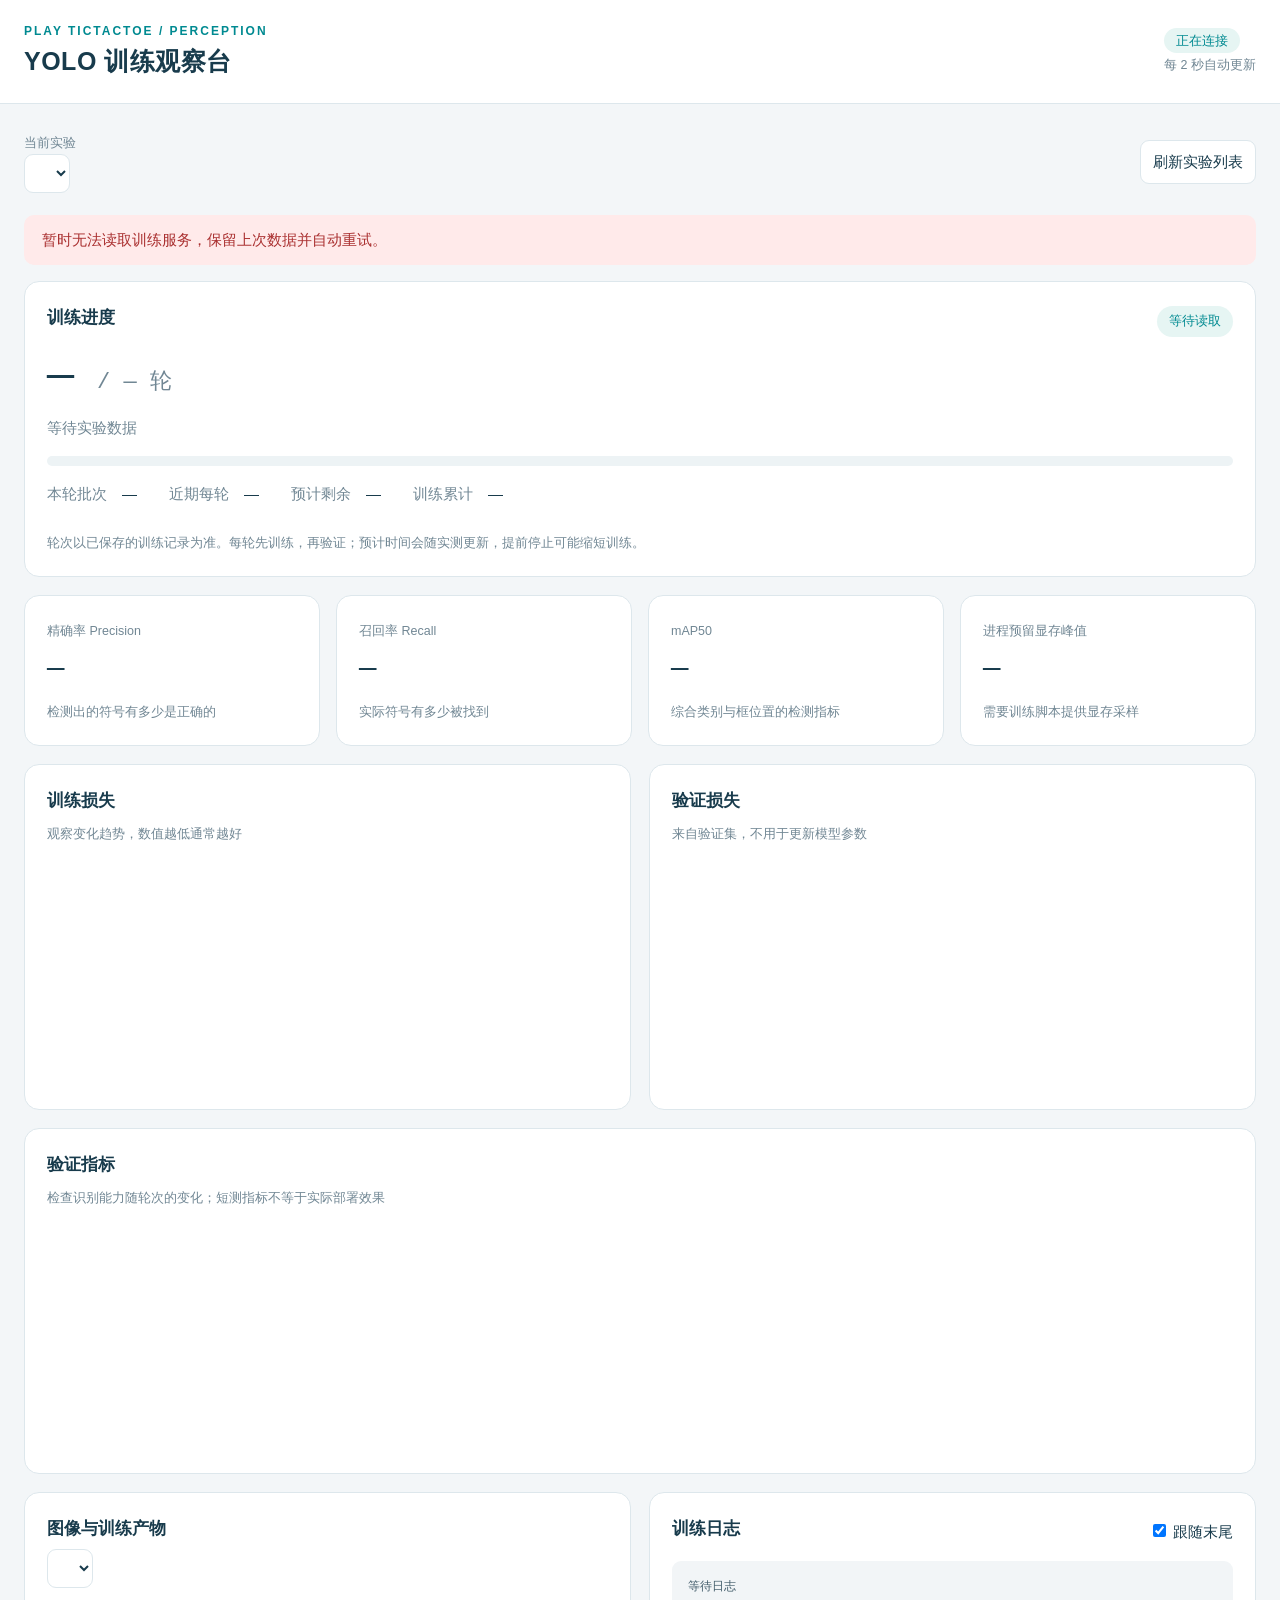
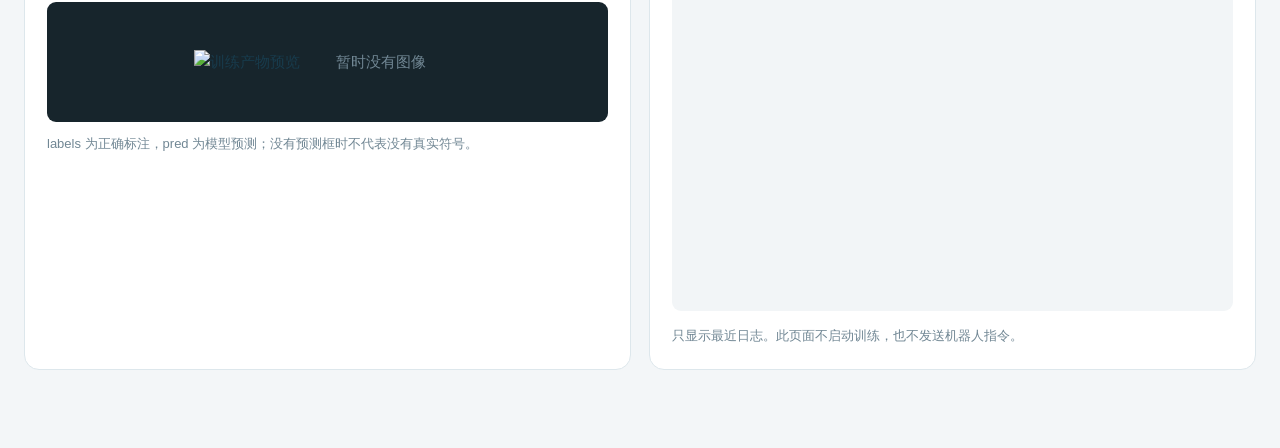
==== tools/training_dashboard/index.html @ 0f3eeb89 "Add read-only YOLO training progress dashboard" ====
<!doctype html>
<html lang="zh-CN"><meta charset="utf-8"><meta name="viewport" content="width=device-width,initial-scale=1">
<title>YOLO · 训练观察台</title>
<style>
:root{color-scheme:light;--ink:#183b4c;--muted:#718794;--teal:#008a91;--line:#dde7ec;--bg:#f3f6f8}*{box-sizing:border-box}body{margin:0;background:var(--bg);color:var(--ink);font:15px/1.6 "Segoe UI","Microsoft YaHei",sans-serif}header{background:#fff;border-bottom:1px solid var(--line);padding:22px max(24px,calc((100vw - 1440px)/2));display:flex;align-items:center;justify-content:space-between;gap:18px}h1{font-size:25px;margin:0;letter-spacing:.5px}small,.muted{color:var(--muted)}.brand{font-size:12px;letter-spacing:2px;color:var(--teal);font-weight:700}main{max-width:1488px;margin:auto;padding:26px 24px 60px}.toolbar{display:flex;align-items:center;justify-content:space-between;gap:16px;margin-bottom:22px;flex-wrap:wrap}select,button{font:inherit;color:var(--ink);border:1px solid var(--line);border-radius:9px;background:white;padding:9px 12px;max-width:100%}select{max-width:560px}button{cursor:pointer}button:hover{border-color:var(--teal)}.pill{font-size:13px;border-radius:30px;padding:5px 12px;background:#e6f5f3;color:var(--teal);white-space:nowrap}.warning{background:#fff4df;color:#855914;padding:13px 18px;border-radius:10px;margin:16px 0}.error{background:#ffeaea;color:#aa3030}.panel{background:white;border:1px solid var(--line);border-radius:15px;padding:22px;min-width:0}.progress-head{display:flex;justify-content:space-between;align-items:center;gap:12px}.epoch{font:500 45px/1.2 ui-monospace,Consolas,monospace;letter-spacing:-2px;margin:12px 0}.epoch span{font-size:22px;letter-spacing:0;color:var(--muted)}.track{height:10px;background:#edf3f5;border-radius:10px;overflow:hidden;margin:16px 0}.track i{display:block;background:var(--teal);height:100%;transition:width .3s}.details{display:flex;gap:32px;flex-wrap:wrap;color:var(--muted)}.details b{color:var(--ink);font-weight:500}.stats{display:grid;grid-template-columns:repeat(4,1fr);gap:16px;margin:18px 0}.number{font:500 29px/1.4 ui-monospace,Consolas,monospace;margin:8px 0}.split{display:grid;grid-template-columns:1fr 1fr;gap:18px;margin:18px 0}h2{font-size:17px;font-weight:650;margin:0 0 7px}.chart{width:100%;height:235px}.legend{font-size:12px;display:flex;gap:14px;flex-wrap:wrap}.legend i{display:inline-block;width:15px;height:3px;vertical-align:middle;margin-right:5px}.chart text{font:12px "Segoe UI",sans-serif;fill:#7b8c95}.chart .grid{stroke:#e9eef1;stroke-width:1}.config{display:flex;gap:10px;flex-wrap:wrap;margin-top:15px}.config span{background:#f1f5f7;border-radius:6px;padding:5px 9px;font-size:13px}.wide{grid-column:1/-1}.photo{background:#17252c;border-radius:9px;overflow:hidden;margin-top:14px;min-height:120px;display:flex;align-items:center;justify-content:center}.photo img{display:block;max-width:100%;max-height:600px;object-fit:contain}.log{white-space:pre-wrap;word-break:break-word;background:#f2f5f7;border-radius:9px;padding:16px;height:350px;overflow:auto;font:12px/1.7 Consolas,monospace;color:#435d6b}.path{font:12px/1.7 Consolas,monospace;word-break:break-all;margin-top:10px;color:var(--muted)}.empty{padding:36px;text-align:center;color:var(--muted)}a{color:var(--teal)}.hint{font-size:13px;color:var(--muted);margin-top:12px}#offline[hidden],#quality[hidden]{display:none}@media(max-width:850px){.stats{grid-template-columns:1fr 1fr}.split{grid-template-columns:1fr}header{align-items:flex-start}h1{font-size:22px}.epoch{font-size:36px}main{padding:18px 14px}.panel{padding:18px}}@media(max-width:460px){.stats{gap:9px}.number{font-size:24px}.toolbar select{width:100%}header{padding:17px}.pill{font-size:11px}}
</style>
<header><div><div class="brand">PLAY TICTACTOE / PERCEPTION</div><h1>YOLO 训练观察台</h1></div><div><span class="pill" id="connection">正在连接</span><div><small id="sync">每 2 秒自动更新</small></div></div></header>
<main><div class="toolbar"><div><small>当前实验</small><br><select id="runs" aria-label="选择训练实验"></select></div><button id="refresh">刷新实验列表</button></div>
<div id="offline" class="warning error" hidden>暂时无法读取训练服务，保留上次数据并自动重试。</div>
<section class="panel"><div class="progress-head"><h2>训练进度</h2><span class="pill" id="state">等待读取</span></div><div class="epoch" id="epoch">— <span>/ — 轮</span></div><div id="batch" class="muted">等待实验数据</div><div class="track"><i id="bar" style="width:0%"></i></div><div class="details"><div>本轮批次　<b id="batchCount">—</b></div><div>近期每轮　<b id="pace">—</b></div><div>预计剩余　<b id="eta">—</b></div><div>训练累计　<b id="elapsed">—</b></div></div><div class="config" id="config"></div><div class="path" id="path"></div><div class="hint">轮次以已保存的训练记录为准。每轮先训练，再验证；预计时间会随实测更新，提前停止可能缩短训练。</div></section>
<div id="quality" class="warning" hidden></div>
<div class="stats"><section class="panel"><small>精确率 Precision</small><div class="number" id="precision">—</div><small>检测出的符号有多少是正确的</small></section><section class="panel"><small>召回率 Recall</small><div class="number" id="recall">—</div><small>实际符号有多少被找到</small></section><section class="panel"><small>mAP50</small><div class="number" id="map50">—</div><small>综合类别与框位置的检测指标</small></section><section class="panel"><small>进程预留显存峰值</small><div class="number" id="memory">—</div><small>需要训练脚本提供显存采样</small></section></div>
<div class="split"><section class="panel"><h2>训练损失</h2><small>观察变化趋势，数值越低通常越好</small><svg id="trainChart" class="chart" viewBox="0 0 640 235" role="img" aria-label="训练损失曲线"></svg><div id="trainLegend" class="legend"></div></section><section class="panel"><h2>验证损失</h2><small>来自验证集，不用于更新模型参数</small><svg id="valChart" class="chart" viewBox="0 0 640 235" role="img" aria-label="验证损失曲线"></svg><div id="valLegend" class="legend"></div></section><section class="panel wide"><h2>验证指标</h2><small>检查识别能力随轮次的变化；短测指标不等于实际部署效果</small><svg id="metricsChart" class="chart" viewBox="0 0 640 235" role="img" aria-label="验证指标曲线"></svg><div id="metricsLegend" class="legend"></div></section></div>
<div class="split"><section class="panel"><h2>图像与训练产物</h2><select id="assets" aria-label="选择训练图像"></select><div class="photo"><img id="preview" alt="训练产物预览" hidden><div id="noPreview" class="empty">暂时没有图像</div></div><div class="hint">labels 为正确标注，pred 为模型预测；没有预测框时不代表没有真实符号。</div><div id="downloads" class="hint"></div></section><section class="panel"><div class="progress-head"><h2>训练日志</h2><label><input type="checkbox" id="follow" checked> 跟随末尾</label></div><pre class="log" id="log">等待日志</pre><small>只显示最近日志。此页面不启动训练，也不发送机器人指令。</small></section></div>
</main><script>
const $=id=>document.getElementById(id);let current='',busy=false,lastAssets='',lastRows='',timer;
const colors=['#008b91','#d69a3a','#6b74be','#ce6984'];
const pct=v=>Number.isFinite(v)?(v*100).toFixed(1)+'%':'—';
function seconds(v){if(!Number.isFinite(v))return '—';if(v<60)return v.toFixed(1)+' 秒';return Math.floor(v/60)+' 分 '+Math.round(v%60)+' 秒'}
function assetURL(file){return '/asset?run='+encodeURIComponent(current)+'&file='+encodeURIComponent(file)}
function chart(id,legendId,rows,series,unit=false){const svg=$(id),W=640,H=235,L=50,R=18,T=20,B=34;svg.replaceChildren();const ns='http://www.w3.org/2000/svg';function node(tag,attrs,text,parent=svg){let n=document.createElementNS(ns,tag);for(let [k,v]of Object.entries(attrs))n.setAttribute(k,v);if(text!==undefined)n.textContent=text;parent.append(n);return n}let vals=rows.flatMap(r=>series.map(s=>r[s[0]]).filter(Number.isFinite));if(!vals.length){node('text',{x:245,y:110},'尚无已完成轮次');return}const ymax=unit?1:Math.max(...vals,0.01)*1.15;const xmin=Math.min(...rows.map(r=>r.epoch)),xmax=Math.max(...rows.map(r=>r.epoch));const X=e=>xmax===xmin?(L+W-R)/2:L+(e-xmin)/(xmax-xmin)*(W-L-R),Y=v=>H-B-v/ymax*(H-T-B);for(let i=0;i<=4;i++){const v=ymax*i/4,y=Y(v);node('line',{x1:L,x2:W-R,y1:y,y2:y,class:'grid'});node('text',{x:L-8,y:y+4,'text-anchor':'end'},unit?Math.round(v*100)+'%':v.toFixed(2))}for(const r of rows.filter((_,i)=>rows.length<10||i%Math.ceil(rows.length/8)===0)){node('text',{x:X(r.epoch),y:H-10,'text-anchor':'middle'},r.epoch)}$(legendId).replaceChildren();series.forEach((s,i)=>{const ps=rows.filter(r=>Number.isFinite(r[s[0]]));node('polyline',{points:ps.map(r=>X(r.epoch)+','+Y(r[s[0]])).join(' '),fill:'none',stroke:colors[i],'stroke-width':2.4});for(const r of ps){let dot=node('circle',{cx:X(r.epoch),cy:Y(r[s[0]]),r:3,fill:colors[i]});node('title',{},'第 '+r.epoch+' 轮 · '+s[1]+': '+r[s[0]].toFixed(4),dot)}let span=document.createElement('span'),mark=document.createElement('i');mark.style.background=colors[i];span.append(mark,document.createTextNode(s[1]));$(legendId).append(span)})}
function render(d){const names={running:'训练进行中',completed:'训练已完成',failed:'训练异常退出',inactive:'当前未运行 · 结果已保留'};$('state').textContent=names[d.status];$('epoch').replaceChildren(document.createTextNode(d.epoch+' '));let sp=document.createElement('span');sp.textContent='/ '+(d.total_epochs||'—')+' 轮';$('epoch').append(sp);$('batch').textContent=d.status==='running'?(d.batch?'正在训练第 '+d.batch.epoch+' 轮':'初始化、验证或保存中 · 等待下一条训练进度'):(d.status==='completed'?'本次训练已结束，下面展示保存的真实结果':'当前没有检测到该实验的训练进程');$('batchCount').textContent=d.batch?d.batch.done+' / '+d.batch.total:'—';let completed=d.epoch+(d.batch?d.batch.done/d.batch.total:0);$('bar').style.width=Math.min(100,100*completed/(d.total_epochs||1))+'%';$('pace').textContent=seconds(d.epoch_seconds);$('eta').textContent=d.status==='completed'?'已完成':seconds(d.eta_seconds);$('elapsed').textContent=seconds(d.elapsed_training_seconds);$('precision').textContent=pct(d.metrics['metrics/precision(B)']);$('recall').textContent=pct(d.metrics['metrics/recall(B)']);$('map50').textContent=pct(d.metrics['metrics/mAP50(B)']);$('memory').textContent=d.peak_reserved_gib?d.peak_reserved_gib.toFixed(2)+' GiB':'未采样';$('path').textContent=d.path;$('config').replaceChildren();for(const k of ['model','imgsz','batch','optimizer','lr0','patience','device']){if(d.config[k]!==undefined){let c=document.createElement('span');c.textContent=k+' = '+(k==='model'?String(d.config[k]).split('/').at(-1):d.config[k]);$('config').append(c)}}$('quality').hidden=!d.preview_warning;$('quality').textContent='三轮短测：流程已验证，识别质量仍不足。固定置信度 0.25 抽查 8 张验证图均无检测框；不能仅凭 mAP 判断可用。测试集尚未评估。';const rowsKey=JSON.stringify(d.rows);if(lastRows!==rowsKey){lastRows=rowsKey;chart('trainChart','trainLegend',d.rows,[['train/box_loss','框位置损失'],['train/cls_loss','类别损失'],['train/l1_loss','L1 损失']]);chart('valChart','valLegend',d.rows,[['val/box_loss','框位置损失'],['val/cls_loss','类别损失'],['val/l1_loss','L1 损失']]);chart('metricsChart','metricsLegend',d.rows,[['metrics/precision(B)','精确率'],['metrics/recall(B)','召回率'],['metrics/mAP50(B)','mAP50'],['metrics/mAP50-95(B)','mAP50–95']],true)}const key=current+JSON.stringify(d.assets);if(key!==lastAssets){lastAssets=key;const prev=$('assets').value;$('assets').replaceChildren();for(const file of d.assets){let o=document.createElement('option');o.value=file;o.textContent=file;$('assets').append(o)}$('assets').value=d.assets.includes(prev)?prev:(d.assets.includes('results.png')?'results.png':d.assets[0]||'');showAsset()}$('log').textContent=d.log||'训练日志尚未生成';if($('follow').checked)$('log').scrollTop=$('log').scrollHeight;$('downloads').replaceChildren();for(const [file,title]of [['results.csv','下载指标 CSV'],['args.yaml','查看实际参数'],['training.log','打开完整日志']]){let a=document.createElement('a');a.href=assetURL(file);a.target='_blank';a.textContent=title;a.style.marginRight='15px';$('downloads').append(a)}$('sync').textContent='更新于 '+new Date().toLocaleTimeString('zh-CN');$('connection').textContent='● 实时读取';$('offline').hidden=true}
function showAsset(){let file=$('assets').value;$('preview').hidden=!file;$('noPreview').hidden=!!file;if(file)$('preview').src=assetURL(file)}
async function poll(){if(busy||!current)return;busy=true;try{let r=await fetch('/api/status?run='+encodeURIComponent(current),{cache:'no-store'});if(!r.ok)throw Error(r.status);render(await r.json())}catch(e){$('offline').hidden=false;$('connection').textContent='连接中断'}finally{busy=false}}
async function loadRuns(){try{let r=await fetch('/api/runs',{cache:'no-store'});if(!r.ok)throw Error(r.status);let d=await r.json(),prev=current;$('runs').replaceChildren();for(let name of d.runs){let o=document.createElement('option');o.value=name;o.textContent=name;$('runs').append(o)}current=d.runs.includes(prev)?prev:d.runs[0]||'';$('runs').value=current;if(!current){$('batch').textContent='尚未找到训练实验';return}await poll()}catch(e){$('offline').hidden=false}}
$('runs').onchange=()=>{current=$('runs').value;lastRows='';lastAssets='';poll()};$('refresh').onclick=loadRuns;$('assets').onchange=showAsset;loadRuns();timer=setInterval(()=>{if(!document.hidden)poll()},2000);
</script></html>
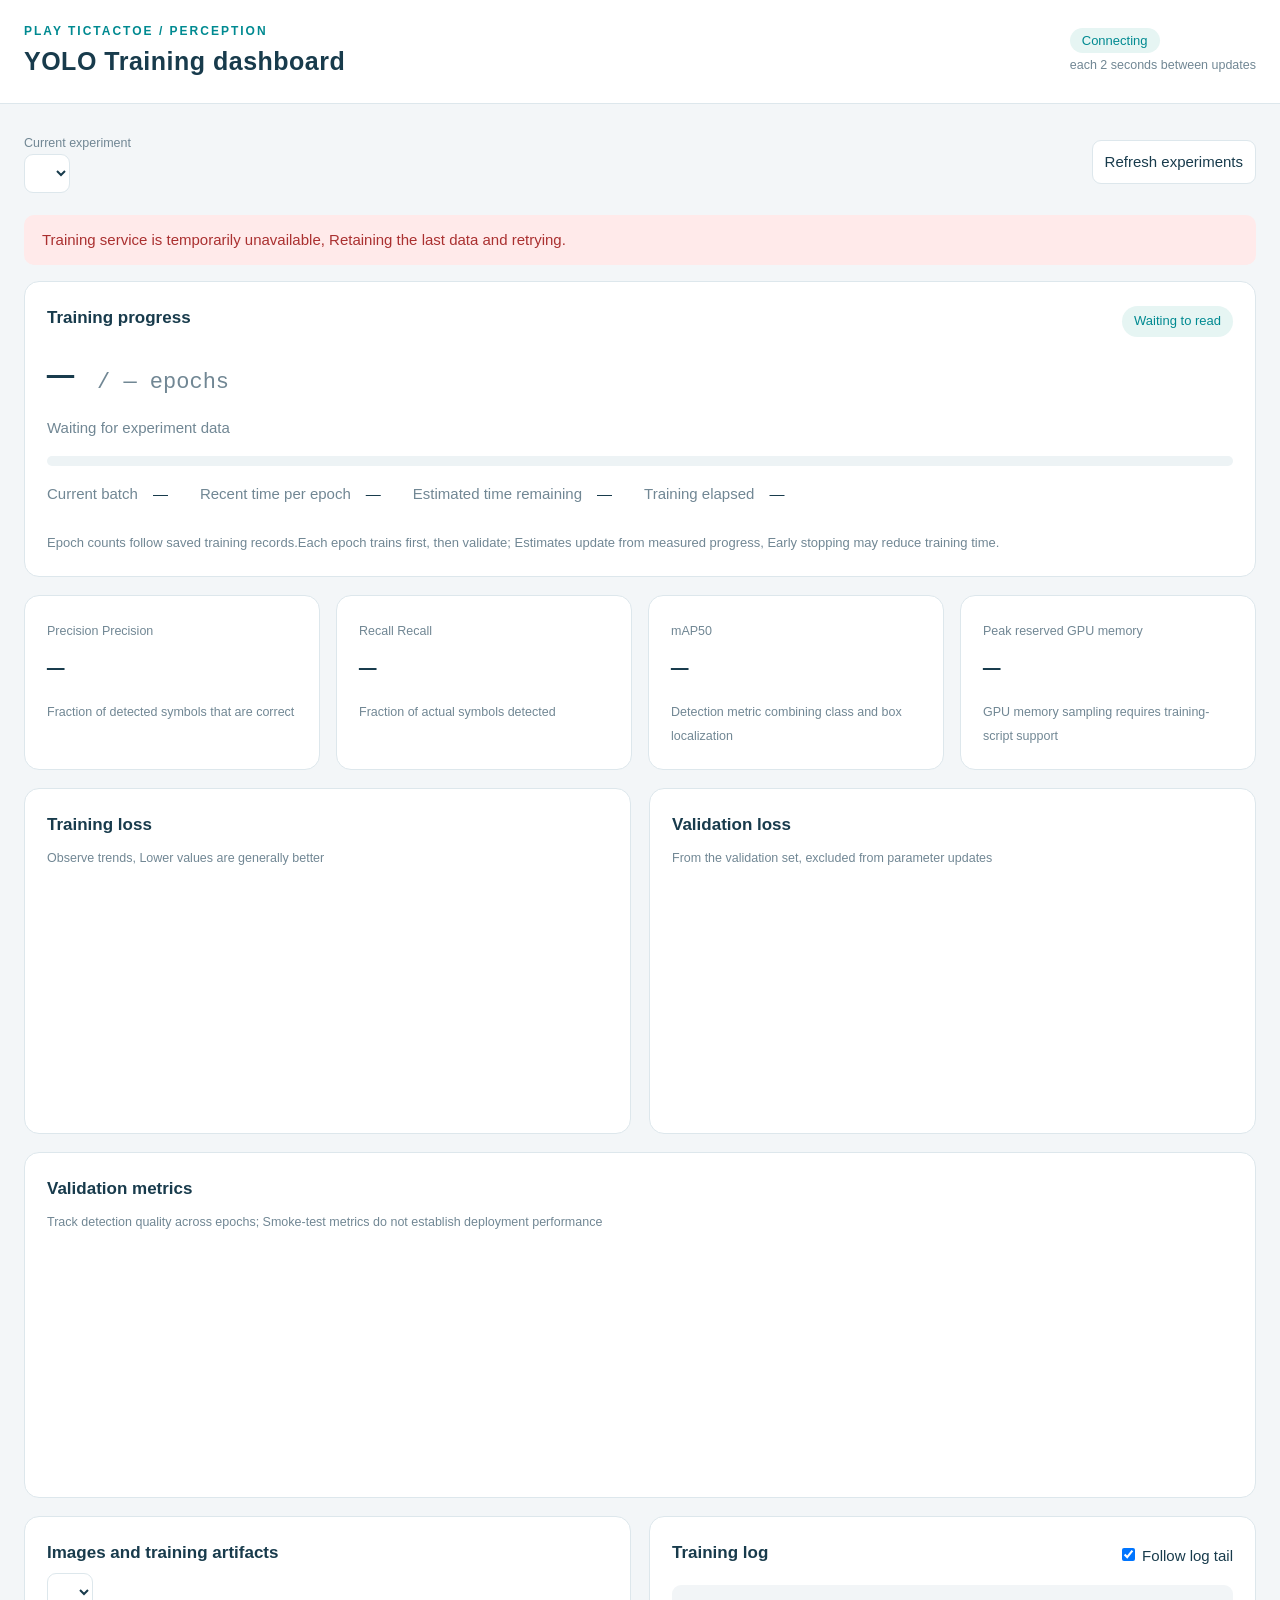
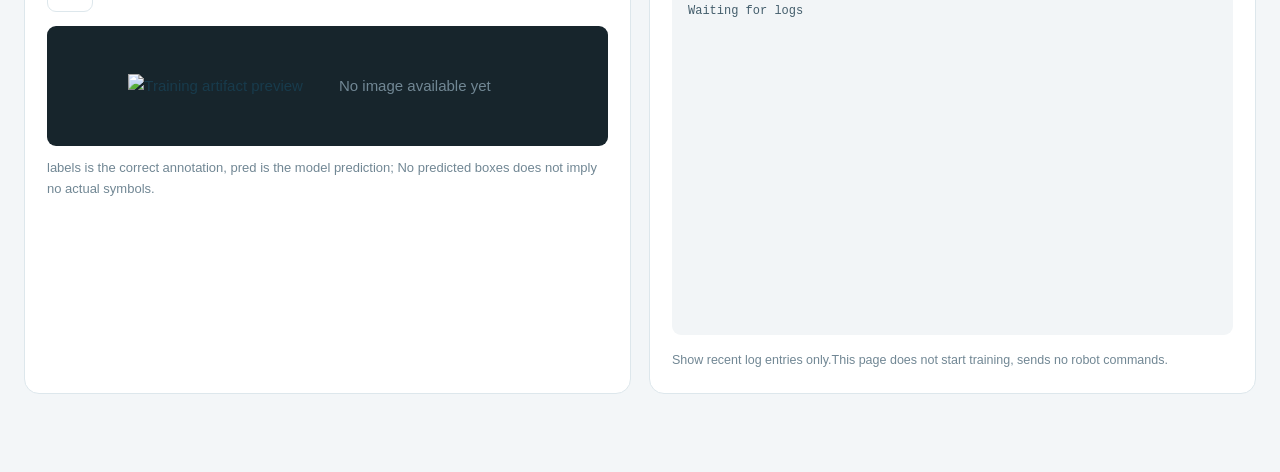
==== commit 3cff8177: "Use English throughout application interfaces and runtime messages" ====
--- a/tools/training_dashboard/index.html
+++ b/tools/training_dashboard/index.html
@@ -1,27 +1,27 @@
 <!doctype html>
-<html lang="zh-CN"><meta charset="utf-8"><meta name="viewport" content="width=device-width,initial-scale=1">
-<title>YOLO · 训练观察台</title>
+<html lang="en"><meta charset="utf-8"><meta name="viewport" content="width=device-width,initial-scale=1">
+<title>YOLO · Training dashboard</title>
 <style>
 :root{color-scheme:light;--ink:#183b4c;--muted:#718794;--teal:#008a91;--line:#dde7ec;--bg:#f3f6f8}*{box-sizing:border-box}body{margin:0;background:var(--bg);color:var(--ink);font:15px/1.6 "Segoe UI","Microsoft YaHei",sans-serif}header{background:#fff;border-bottom:1px solid var(--line);padding:22px max(24px,calc((100vw - 1440px)/2));display:flex;align-items:center;justify-content:space-between;gap:18px}h1{font-size:25px;margin:0;letter-spacing:.5px}small,.muted{color:var(--muted)}.brand{font-size:12px;letter-spacing:2px;color:var(--teal);font-weight:700}main{max-width:1488px;margin:auto;padding:26px 24px 60px}.toolbar{display:flex;align-items:center;justify-content:space-between;gap:16px;margin-bottom:22px;flex-wrap:wrap}select,button{font:inherit;color:var(--ink);border:1px solid var(--line);border-radius:9px;background:white;padding:9px 12px;max-width:100%}select{max-width:560px}button{cursor:pointer}button:hover{border-color:var(--teal)}.pill{font-size:13px;border-radius:30px;padding:5px 12px;background:#e6f5f3;color:var(--teal);white-space:nowrap}.warning{background:#fff4df;color:#855914;padding:13px 18px;border-radius:10px;margin:16px 0}.error{background:#ffeaea;color:#aa3030}.panel{background:white;border:1px solid var(--line);border-radius:15px;padding:22px;min-width:0}.progress-head{display:flex;justify-content:space-between;align-items:center;gap:12px}.epoch{font:500 45px/1.2 ui-monospace,Consolas,monospace;letter-spacing:-2px;margin:12px 0}.epoch span{font-size:22px;letter-spacing:0;color:var(--muted)}.track{height:10px;background:#edf3f5;border-radius:10px;overflow:hidden;margin:16px 0}.track i{display:block;background:var(--teal);height:100%;transition:width .3s}.details{display:flex;gap:32px;flex-wrap:wrap;color:var(--muted)}.details b{color:var(--ink);font-weight:500}.stats{display:grid;grid-template-columns:repeat(4,1fr);gap:16px;margin:18px 0}.number{font:500 29px/1.4 ui-monospace,Consolas,monospace;margin:8px 0}.split{display:grid;grid-template-columns:1fr 1fr;gap:18px;margin:18px 0}h2{font-size:17px;font-weight:650;margin:0 0 7px}.chart{width:100%;height:235px}.legend{font-size:12px;display:flex;gap:14px;flex-wrap:wrap}.legend i{display:inline-block;width:15px;height:3px;vertical-align:middle;margin-right:5px}.chart text{font:12px "Segoe UI",sans-serif;fill:#7b8c95}.chart .grid{stroke:#e9eef1;stroke-width:1}.config{display:flex;gap:10px;flex-wrap:wrap;margin-top:15px}.config span{background:#f1f5f7;border-radius:6px;padding:5px 9px;font-size:13px}.wide{grid-column:1/-1}.photo{background:#17252c;border-radius:9px;overflow:hidden;margin-top:14px;min-height:120px;display:flex;align-items:center;justify-content:center}.photo img{display:block;max-width:100%;max-height:600px;object-fit:contain}.log{white-space:pre-wrap;word-break:break-word;background:#f2f5f7;border-radius:9px;padding:16px;height:350px;overflow:auto;font:12px/1.7 Consolas,monospace;color:#435d6b}.path{font:12px/1.7 Consolas,monospace;word-break:break-all;margin-top:10px;color:var(--muted)}.empty{padding:36px;text-align:center;color:var(--muted)}a{color:var(--teal)}.hint{font-size:13px;color:var(--muted);margin-top:12px}#offline[hidden],#quality[hidden]{display:none}@media(max-width:850px){.stats{grid-template-columns:1fr 1fr}.split{grid-template-columns:1fr}header{align-items:flex-start}h1{font-size:22px}.epoch{font-size:36px}main{padding:18px 14px}.panel{padding:18px}}@media(max-width:460px){.stats{gap:9px}.number{font-size:24px}.toolbar select{width:100%}header{padding:17px}.pill{font-size:11px}}
 </style>
-<header><div><div class="brand">PLAY TICTACTOE / PERCEPTION</div><h1>YOLO 训练观察台</h1></div><div><span class="pill" id="connection">正在连接</span><div><small id="sync">每 2 秒自动更新</small></div></div></header>
-<main><div class="toolbar"><div><small>当前实验</small><br><select id="runs" aria-label="选择训练实验"></select></div><button id="refresh">刷新实验列表</button></div>
-<div id="offline" class="warning error" hidden>暂时无法读取训练服务，保留上次数据并自动重试。</div>
-<section class="panel"><div class="progress-head"><h2>训练进度</h2><span class="pill" id="state">等待读取</span></div><div class="epoch" id="epoch">— <span>/ — 轮</span></div><div id="batch" class="muted">等待实验数据</div><div class="track"><i id="bar" style="width:0%"></i></div><div class="details"><div>本轮批次　<b id="batchCount">—</b></div><div>近期每轮　<b id="pace">—</b></div><div>预计剩余　<b id="eta">—</b></div><div>训练累计　<b id="elapsed">—</b></div></div><div class="config" id="config"></div><div class="path" id="path"></div><div class="hint">轮次以已保存的训练记录为准。每轮先训练，再验证；预计时间会随实测更新，提前停止可能缩短训练。</div></section>
+<header><div><div class="brand">PLAY TICTACTOE / PERCEPTION</div><h1>YOLO Training dashboard</h1></div><div><span class="pill" id="connection">Connecting</span><div><small id="sync">each 2 seconds between updates</small></div></div></header>
+<main><div class="toolbar"><div><small>Current experiment</small><br><select id="runs" aria-label="Select training experiment"></select></div><button id="refresh">Refresh experiments</button></div>
+<div id="offline" class="warning error" hidden>Training service is temporarily unavailable, Retaining the last data and retrying.</div>
+<section class="panel"><div class="progress-head"><h2>Training progress</h2><span class="pill" id="state">Waiting to read</span></div><div class="epoch" id="epoch">— <span>/ — epochs</span></div><div id="batch" class="muted">Waiting for experiment data</div><div class="track"><i id="bar" style="width:0%"></i></div><div class="details"><div>Current batch　<b id="batchCount">—</b></div><div>Recent time per epoch　<b id="pace">—</b></div><div>Estimated time remaining　<b id="eta">—</b></div><div>Training elapsed　<b id="elapsed">—</b></div></div><div class="config" id="config"></div><div class="path" id="path"></div><div class="hint">Epoch counts follow saved training records.Each epoch trains first, then validate; Estimates update from measured progress, Early stopping may reduce training time.</div></section>
 <div id="quality" class="warning" hidden></div>
-<div class="stats"><section class="panel"><small>精确率 Precision</small><div class="number" id="precision">—</div><small>检测出的符号有多少是正确的</small></section><section class="panel"><small>召回率 Recall</small><div class="number" id="recall">—</div><small>实际符号有多少被找到</small></section><section class="panel"><small>mAP50</small><div class="number" id="map50">—</div><small>综合类别与框位置的检测指标</small></section><section class="panel"><small>进程预留显存峰值</small><div class="number" id="memory">—</div><small>需要训练脚本提供显存采样</small></section></div>
-<div class="split"><section class="panel"><h2>训练损失</h2><small>观察变化趋势，数值越低通常越好</small><svg id="trainChart" class="chart" viewBox="0 0 640 235" role="img" aria-label="训练损失曲线"></svg><div id="trainLegend" class="legend"></div></section><section class="panel"><h2>验证损失</h2><small>来自验证集，不用于更新模型参数</small><svg id="valChart" class="chart" viewBox="0 0 640 235" role="img" aria-label="验证损失曲线"></svg><div id="valLegend" class="legend"></div></section><section class="panel wide"><h2>验证指标</h2><small>检查识别能力随轮次的变化；短测指标不等于实际部署效果</small><svg id="metricsChart" class="chart" viewBox="0 0 640 235" role="img" aria-label="验证指标曲线"></svg><div id="metricsLegend" class="legend"></div></section></div>
-<div class="split"><section class="panel"><h2>图像与训练产物</h2><select id="assets" aria-label="选择训练图像"></select><div class="photo"><img id="preview" alt="训练产物预览" hidden><div id="noPreview" class="empty">暂时没有图像</div></div><div class="hint">labels 为正确标注，pred 为模型预测；没有预测框时不代表没有真实符号。</div><div id="downloads" class="hint"></div></section><section class="panel"><div class="progress-head"><h2>训练日志</h2><label><input type="checkbox" id="follow" checked> 跟随末尾</label></div><pre class="log" id="log">等待日志</pre><small>只显示最近日志。此页面不启动训练，也不发送机器人指令。</small></section></div>
+<div class="stats"><section class="panel"><small>Precision Precision</small><div class="number" id="precision">—</div><small>Fraction of detected symbols that are correct</small></section><section class="panel"><small>Recall Recall</small><div class="number" id="recall">—</div><small>Fraction of actual symbols detected</small></section><section class="panel"><small>mAP50</small><div class="number" id="map50">—</div><small>Detection metric combining class and box localization</small></section><section class="panel"><small>Peak reserved GPU memory</small><div class="number" id="memory">—</div><small>GPU memory sampling requires training-script support</small></section></div>
+<div class="split"><section class="panel"><h2>Training loss</h2><small>Observe trends, Lower values are generally better</small><svg id="trainChart" class="chart" viewBox="0 0 640 235" role="img" aria-label="Training loss curves"></svg><div id="trainLegend" class="legend"></div></section><section class="panel"><h2>Validation loss</h2><small>From the validation set, excluded from parameter updates</small><svg id="valChart" class="chart" viewBox="0 0 640 235" role="img" aria-label="Validation loss curves"></svg><div id="valLegend" class="legend"></div></section><section class="panel wide"><h2>Validation metrics</h2><small>Track detection quality across epochs; Smoke-test metrics do not establish deployment performance</small><svg id="metricsChart" class="chart" viewBox="0 0 640 235" role="img" aria-label="Validation metric curves"></svg><div id="metricsLegend" class="legend"></div></section></div>
+<div class="split"><section class="panel"><h2>Images and training artifacts</h2><select id="assets" aria-label="Select training image"></select><div class="photo"><img id="preview" alt="Training artifact preview" hidden><div id="noPreview" class="empty">No image available yet</div></div><div class="hint">labels is the correct annotation, pred is the model prediction; No predicted boxes does not imply no actual symbols.</div><div id="downloads" class="hint"></div></section><section class="panel"><div class="progress-head"><h2>Training log</h2><label><input type="checkbox" id="follow" checked> Follow log tail</label></div><pre class="log" id="log">Waiting for logs</pre><small>Show recent log entries only.This page does not start training, sends no robot commands.</small></section></div>
 </main><script>
 const $=id=>document.getElementById(id);let current='',busy=false,lastAssets='',lastRows='',timer;
 const colors=['#008b91','#d69a3a','#6b74be','#ce6984'];
 const pct=v=>Number.isFinite(v)?(v*100).toFixed(1)+'%':'—';
-function seconds(v){if(!Number.isFinite(v))return '—';if(v<60)return v.toFixed(1)+' 秒';return Math.floor(v/60)+' 分 '+Math.round(v%60)+' 秒'}
+function seconds(v){if(!Number.isFinite(v))return '—';if(v<60)return v.toFixed(1)+' seconds';return Math.floor(v/60)+' points '+Math.round(v%60)+' seconds'}
 function assetURL(file){return '/asset?run='+encodeURIComponent(current)+'&file='+encodeURIComponent(file)}
-function chart(id,legendId,rows,series,unit=false){const svg=$(id),W=640,H=235,L=50,R=18,T=20,B=34;svg.replaceChildren();const ns='http://www.w3.org/2000/svg';function node(tag,attrs,text,parent=svg){let n=document.createElementNS(ns,tag);for(let [k,v]of Object.entries(attrs))n.setAttribute(k,v);if(text!==undefined)n.textContent=text;parent.append(n);return n}let vals=rows.flatMap(r=>series.map(s=>r[s[0]]).filter(Number.isFinite));if(!vals.length){node('text',{x:245,y:110},'尚无已完成轮次');return}const ymax=unit?1:Math.max(...vals,0.01)*1.15;const xmin=Math.min(...rows.map(r=>r.epoch)),xmax=Math.max(...rows.map(r=>r.epoch));const X=e=>xmax===xmin?(L+W-R)/2:L+(e-xmin)/(xmax-xmin)*(W-L-R),Y=v=>H-B-v/ymax*(H-T-B);for(let i=0;i<=4;i++){const v=ymax*i/4,y=Y(v);node('line',{x1:L,x2:W-R,y1:y,y2:y,class:'grid'});node('text',{x:L-8,y:y+4,'text-anchor':'end'},unit?Math.round(v*100)+'%':v.toFixed(2))}for(const r of rows.filter((_,i)=>rows.length<10||i%Math.ceil(rows.length/8)===0)){node('text',{x:X(r.epoch),y:H-10,'text-anchor':'middle'},r.epoch)}$(legendId).replaceChildren();series.forEach((s,i)=>{const ps=rows.filter(r=>Number.isFinite(r[s[0]]));node('polyline',{points:ps.map(r=>X(r.epoch)+','+Y(r[s[0]])).join(' '),fill:'none',stroke:colors[i],'stroke-width':2.4});for(const r of ps){let dot=node('circle',{cx:X(r.epoch),cy:Y(r[s[0]]),r:3,fill:colors[i]});node('title',{},'第 '+r.epoch+' 轮 · '+s[1]+': '+r[s[0]].toFixed(4),dot)}let span=document.createElement('span'),mark=document.createElement('i');mark.style.background=colors[i];span.append(mark,document.createTextNode(s[1]));$(legendId).append(span)})}
-function render(d){const names={running:'训练进行中',completed:'训练已完成',failed:'训练异常退出',inactive:'当前未运行 · 结果已保留'};$('state').textContent=names[d.status];$('epoch').replaceChildren(document.createTextNode(d.epoch+' '));let sp=document.createElement('span');sp.textContent='/ '+(d.total_epochs||'—')+' 轮';$('epoch').append(sp);$('batch').textContent=d.status==='running'?(d.batch?'正在训练第 '+d.batch.epoch+' 轮':'初始化、验证或保存中 · 等待下一条训练进度'):(d.status==='completed'?'本次训练已结束，下面展示保存的真实结果':'当前没有检测到该实验的训练进程');$('batchCount').textContent=d.batch?d.batch.done+' / '+d.batch.total:'—';let completed=d.epoch+(d.batch?d.batch.done/d.batch.total:0);$('bar').style.width=Math.min(100,100*completed/(d.total_epochs||1))+'%';$('pace').textContent=seconds(d.epoch_seconds);$('eta').textContent=d.status==='completed'?'已完成':seconds(d.eta_seconds);$('elapsed').textContent=seconds(d.elapsed_training_seconds);$('precision').textContent=pct(d.metrics['metrics/precision(B)']);$('recall').textContent=pct(d.metrics['metrics/recall(B)']);$('map50').textContent=pct(d.metrics['metrics/mAP50(B)']);$('memory').textContent=d.peak_reserved_gib?d.peak_reserved_gib.toFixed(2)+' GiB':'未采样';$('path').textContent=d.path;$('config').replaceChildren();for(const k of ['model','imgsz','batch','optimizer','lr0','patience','device']){if(d.config[k]!==undefined){let c=document.createElement('span');c.textContent=k+' = '+(k==='model'?String(d.config[k]).split('/').at(-1):d.config[k]);$('config').append(c)}}$('quality').hidden=!d.preview_warning;$('quality').textContent='三轮短测：流程已验证，识别质量仍不足。固定置信度 0.25 抽查 8 张验证图均无检测框；不能仅凭 mAP 判断可用。测试集尚未评估。';const rowsKey=JSON.stringify(d.rows);if(lastRows!==rowsKey){lastRows=rowsKey;chart('trainChart','trainLegend',d.rows,[['train/box_loss','框位置损失'],['train/cls_loss','类别损失'],['train/l1_loss','L1 损失']]);chart('valChart','valLegend',d.rows,[['val/box_loss','框位置损失'],['val/cls_loss','类别损失'],['val/l1_loss','L1 损失']]);chart('metricsChart','metricsLegend',d.rows,[['metrics/precision(B)','精确率'],['metrics/recall(B)','召回率'],['metrics/mAP50(B)','mAP50'],['metrics/mAP50-95(B)','mAP50–95']],true)}const key=current+JSON.stringify(d.assets);if(key!==lastAssets){lastAssets=key;const prev=$('assets').value;$('assets').replaceChildren();for(const file of d.assets){let o=document.createElement('option');o.value=file;o.textContent=file;$('assets').append(o)}$('assets').value=d.assets.includes(prev)?prev:(d.assets.includes('results.png')?'results.png':d.assets[0]||'');showAsset()}$('log').textContent=d.log||'训练日志尚未生成';if($('follow').checked)$('log').scrollTop=$('log').scrollHeight;$('downloads').replaceChildren();for(const [file,title]of [['results.csv','下载指标 CSV'],['args.yaml','查看实际参数'],['training.log','打开完整日志']]){let a=document.createElement('a');a.href=assetURL(file);a.target='_blank';a.textContent=title;a.style.marginRight='15px';$('downloads').append(a)}$('sync').textContent='更新于 '+new Date().toLocaleTimeString('zh-CN');$('connection').textContent='● 实时读取';$('offline').hidden=true}
+function chart(id,legendId,rows,series,unit=false){const svg=$(id),W=640,H=235,L=50,R=18,T=20,B=34;svg.replaceChildren();const ns='http://www.w3.org/2000/svg';function node(tag,attrs,text,parent=svg){let n=document.createElementNS(ns,tag);for(let [k,v]of Object.entries(attrs))n.setAttribute(k,v);if(text!==undefined)n.textContent=text;parent.append(n);return n}let vals=rows.flatMap(r=>series.map(s=>r[s[0]]).filter(Number.isFinite));if(!vals.length){node('text',{x:245,y:110},'No completed epochs yet');return}const ymax=unit?1:Math.max(...vals,0.01)*1.15;const xmin=Math.min(...rows.map(r=>r.epoch)),xmax=Math.max(...rows.map(r=>r.epoch));const X=e=>xmax===xmin?(L+W-R)/2:L+(e-xmin)/(xmax-xmin)*(W-L-R),Y=v=>H-B-v/ymax*(H-T-B);for(let i=0;i<=4;i++){const v=ymax*i/4,y=Y(v);node('line',{x1:L,x2:W-R,y1:y,y2:y,class:'grid'});node('text',{x:L-8,y:y+4,'text-anchor':'end'},unit?Math.round(v*100)+'%':v.toFixed(2))}for(const r of rows.filter((_,i)=>rows.length<10||i%Math.ceil(rows.length/8)===0)){node('text',{x:X(r.epoch),y:H-10,'text-anchor':'middle'},r.epoch)}$(legendId).replaceChildren();series.forEach((s,i)=>{const ps=rows.filter(r=>Number.isFinite(r[s[0]]));node('polyline',{points:ps.map(r=>X(r.epoch)+','+Y(r[s[0]])).join(' '),fill:'none',stroke:colors[i],'stroke-width':2.4});for(const r of ps){let dot=node('circle',{cx:X(r.epoch),cy:Y(r[s[0]]),r:3,fill:colors[i]});node('title',{},'No. '+r.epoch+' epochs · '+s[1]+': '+r[s[0]].toFixed(4),dot)}let span=document.createElement('span'),mark=document.createElement('i');mark.style.background=colors[i];span.append(mark,document.createTextNode(s[1]));$(legendId).append(span)})}
+function render(d){const names={running:'Training in progress',completed:'Training completed',failed:'Training exited unexpectedly',inactive:'Not currently running · Results saved'};$('state').textContent=names[d.status];$('epoch').replaceChildren(document.createTextNode(d.epoch+' '));let sp=document.createElement('span');sp.textContent='/ '+(d.total_epochs||'—')+' epochs';$('epoch').append(sp);$('batch').textContent=d.status==='running'?(d.batch?'Training epoch '+d.batch.epoch+' epochs':'Initialize, Validating or saving · Waiting for the next training update'):(d.status==='completed'?'Training run finished, Saved results are shown below':'No training process was found for this experiment');$('batchCount').textContent=d.batch?d.batch.done+' / '+d.batch.total:'—';let completed=d.epoch+(d.batch?d.batch.done/d.batch.total:0);$('bar').style.width=Math.min(100,100*completed/(d.total_epochs||1))+'%';$('pace').textContent=seconds(d.epoch_seconds);$('eta').textContent=d.status==='completed'?'completed':seconds(d.eta_seconds);$('elapsed').textContent=seconds(d.elapsed_training_seconds);$('precision').textContent=pct(d.metrics['metrics/precision(B)']);$('recall').textContent=pct(d.metrics['metrics/recall(B)']);$('map50').textContent=pct(d.metrics['metrics/mAP50(B)']);$('memory').textContent=d.peak_reserved_gib?d.peak_reserved_gib.toFixed(2)+' GiB':'Not sampled';$('path').textContent=d.path;$('config').replaceChildren();for(const k of ['model','imgsz','batch','optimizer','lr0','patience','device']){if(d.config[k]!==undefined){let c=document.createElement('span');c.textContent=k+' = '+(k==='model'?String(d.config[k]).split('/').at(-1):d.config[k]);$('config').append(c)}}$('quality').hidden=!d.preview_warning;$('quality').textContent='three-epoch smoke test: Pipeline verified, Detection quality remains insufficient.Fixed confidence threshold 0.25 Spot check 8 validation images have no detected boxes; Do not rely only on mAP determine readiness.Test set has not been evaluated.';const rowsKey=JSON.stringify(d.rows);if(lastRows!==rowsKey){lastRows=rowsKey;chart('trainChart','trainLegend',d.rows,[['train/box_loss','Box loss'],['train/cls_loss','Classification loss'],['train/l1_loss','L1 Loss']]);chart('valChart','valLegend',d.rows,[['val/box_loss','Box loss'],['val/cls_loss','Classification loss'],['val/l1_loss','L1 Loss']]);chart('metricsChart','metricsLegend',d.rows,[['metrics/precision(B)','Precision'],['metrics/recall(B)','Recall'],['metrics/mAP50(B)','mAP50'],['metrics/mAP50-95(B)','mAP50–95']],true)}const key=current+JSON.stringify(d.assets);if(key!==lastAssets){lastAssets=key;const prev=$('assets').value;$('assets').replaceChildren();for(const file of d.assets){let o=document.createElement('option');o.value=file;o.textContent=file;$('assets').append(o)}$('assets').value=d.assets.includes(prev)?prev:(d.assets.includes('results.png')?'results.png':d.assets[0]||'');showAsset()}$('log').textContent=d.log||'Training log has not been generated';if($('follow').checked)$('log').scrollTop=$('log').scrollHeight;$('downloads').replaceChildren();for(const [file,title]of [['results.csv','Download metrics CSV'],['args.yaml','View effective parameters'],['training.log','Open full log']]){let a=document.createElement('a');a.href=assetURL(file);a.target='_blank';a.textContent=title;a.style.marginRight='15px';$('downloads').append(a)}$('sync').textContent='Updated '+new Date().toLocaleTimeString('en');$('connection').textContent='● Live updates';$('offline').hidden=true}
 function showAsset(){let file=$('assets').value;$('preview').hidden=!file;$('noPreview').hidden=!!file;if(file)$('preview').src=assetURL(file)}
-async function poll(){if(busy||!current)return;busy=true;try{let r=await fetch('/api/status?run='+encodeURIComponent(current),{cache:'no-store'});if(!r.ok)throw Error(r.status);render(await r.json())}catch(e){$('offline').hidden=false;$('connection').textContent='连接中断'}finally{busy=false}}
-async function loadRuns(){try{let r=await fetch('/api/runs',{cache:'no-store'});if(!r.ok)throw Error(r.status);let d=await r.json(),prev=current;$('runs').replaceChildren();for(let name of d.runs){let o=document.createElement('option');o.value=name;o.textContent=name;$('runs').append(o)}current=d.runs.includes(prev)?prev:d.runs[0]||'';$('runs').value=current;if(!current){$('batch').textContent='尚未找到训练实验';return}await poll()}catch(e){$('offline').hidden=false}}
+async function poll(){if(busy||!current)return;busy=true;try{let r=await fetch('/api/status?run='+encodeURIComponent(current),{cache:'no-store'});if(!r.ok)throw Error(r.status);render(await r.json())}catch(e){$('offline').hidden=false;$('connection').textContent='Connection lost'}finally{busy=false}}
+async function loadRuns(){try{let r=await fetch('/api/runs',{cache:'no-store'});if(!r.ok)throw Error(r.status);let d=await r.json(),prev=current;$('runs').replaceChildren();for(let name of d.runs){let o=document.createElement('option');o.value=name;o.textContent=name;$('runs').append(o)}current=d.runs.includes(prev)?prev:d.runs[0]||'';$('runs').value=current;if(!current){$('batch').textContent='No training experiments found';return}await poll()}catch(e){$('offline').hidden=false}}
 $('runs').onchange=()=>{current=$('runs').value;lastRows='';lastAssets='';poll()};$('refresh').onclick=loadRuns;$('assets').onchange=showAsset;loadRuns();timer=setInterval(()=>{if(!document.hidden)poll()},2000);
 </script></html>
